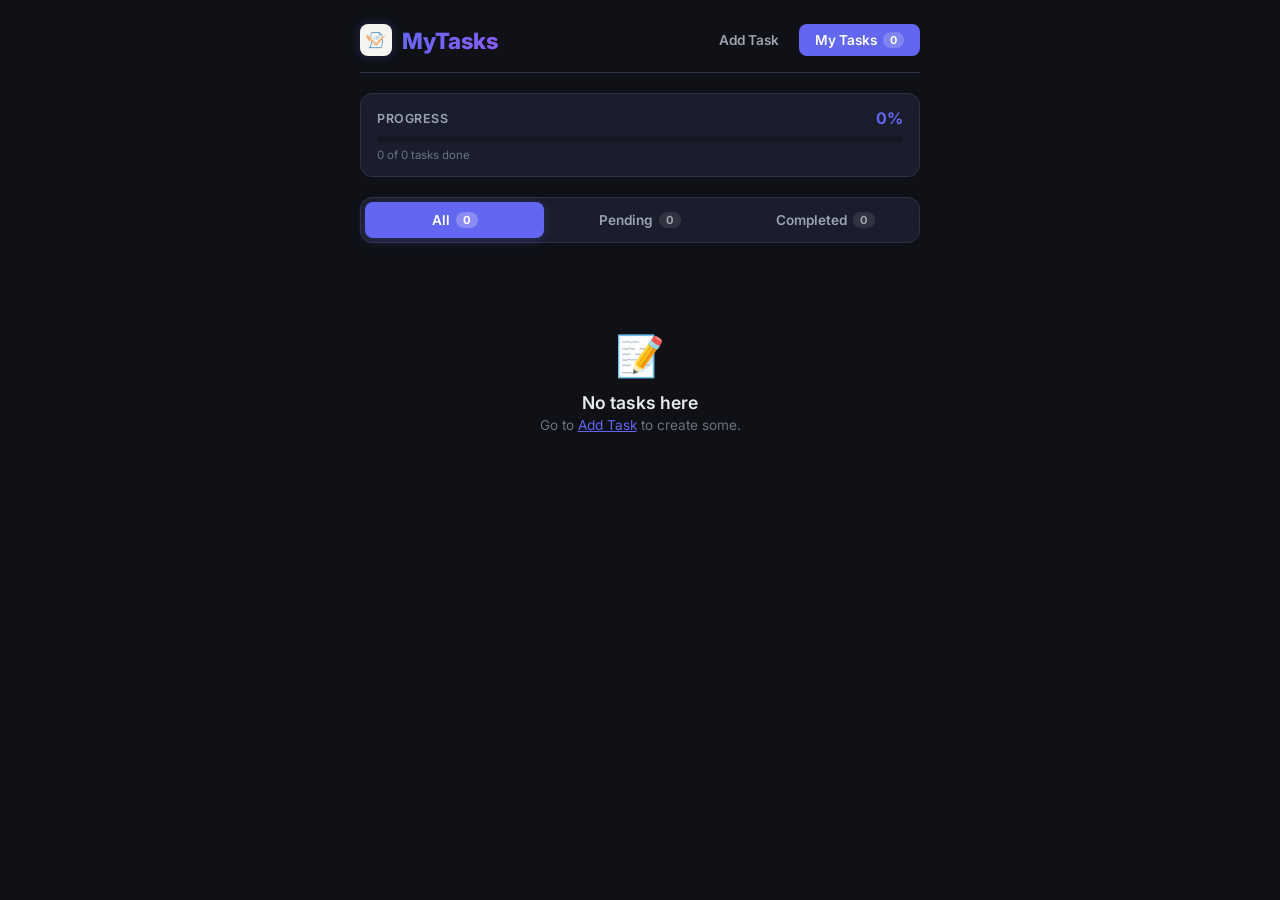
==== tasks.html @ fae74671 "Initial commit: MyTasks responsive app" ====
<!DOCTYPE html>
<html lang="en">
<head>
  <meta charset="UTF-8" />
  <meta name="viewport" content="width=device-width, initial-scale=1.0" />
  <title>MyTasks — My Tasks</title>
  <link rel="icon" type="image/jpeg" href="logo.jpg" />
  <link rel="stylesheet" href="css/style.css" />
  <link rel="preconnect" href="https://fonts.googleapis.com" />
  <link rel="preconnect" href="https://fonts.gstatic.com" crossorigin />
  <link href="https://fonts.googleapis.com/css2?family=Inter:wght@400;500;600;700;800&display=swap" rel="stylesheet" />
</head>
<body>
  <div class="app">
    <!-- Nav -->
    <nav class="nav">
      <div class="logo">
        <img src="logo.jpg" alt="Logo" class="logo-img" />
        <h1>MyTasks</h1>
      </div>
      <div class="nav-links">
        <a href="index.html" class="nav-link">Add Task</a>
        <a href="tasks.html" class="nav-link active">My Tasks <span class="nav-badge" id="navBadge">0</span></a>
      </div>
    </nav>

    <!-- Progress -->
    <div class="progress-card">
      <div class="progress-info">
        <span class="progress-label">Progress</span>
        <span class="progress-value" id="progressPercent">0%</span>
      </div>
      <div class="progress-bar">
        <div class="progress-fill" id="progressFill" style="width: 0%"></div>
      </div>
      <p class="progress-detail" id="progressDetail">0 of 0 tasks done</p>
    </div>

    <!-- Filters -->
    <div class="filters">
      <button class="filter-btn active" data-filter="all">
        All <span class="badge" id="badgeAll">0</span>
      </button>
      <button class="filter-btn" data-filter="pending">
        Pending <span class="badge" id="badgePending">0</span>
      </button>
      <button class="filter-btn" data-filter="completed">
        Completed <span class="badge" id="badgeCompleted">0</span>
      </button>
    </div>

    <!-- Task List -->
    <div class="task-list" id="taskList"></div>

    <!-- Empty State -->
    <div class="empty-state" id="emptyState" style="display: none">
      <div class="empty-icon">📝</div>
      <h3>No tasks here</h3>
      <p>Go to <a href="index.html" style="color: var(--accent)">Add Task</a> to create some.</p>
    </div>

    <!-- Footer -->
    <div class="footer" id="footer" style="display: none">
      <button class="btn-clear" id="clearCompleted">Clear completed</button>
    </div>
  </div>

  <!-- Toast -->
  <div class="toast-container" id="toastContainer"></div>

  <script src="js/storage.js"></script>
  <script src="js/app.js"></script>
</body>
</html>
---- css/style.css ----
/* ========================================
   Variables & Reset
   ======================================== */
:root {
  --bg: #0f1117;
  --bg-card: #1a1d2b;
  --bg-card-hover: #222640;
  --bg-input: #161922;
  --text: #e8eaed;
  --text-dim: #9ca3af;
  --text-muted: #6b7280;
  --accent: #6366f1;
  --accent-hover: #818cf8;
  --accent-glow: rgba(99, 102, 241, 0.25);
  --green: #10b981;
  --green-glow: rgba(16, 185, 129, 0.2);
  --red: #ef4444;
  --border: #2d3148;
  --radius: 12px;
  --radius-sm: 8px;
  --transition: 0.2s cubic-bezier(0.4, 0, 0.2, 1);
  --font: 'Inter', -apple-system, BlinkMacSystemFont, 'Segoe UI', sans-serif;
}

*, *::before, *::after { margin: 0; padding: 0; box-sizing: border-box; }

body {
  font-family: var(--font);
  background: var(--bg);
  color: var(--text);
  min-height: 100vh;
  display: flex;
  justify-content: center;
  padding: 24px 16px;
}

::-webkit-scrollbar { width: 6px; }
::-webkit-scrollbar-track { background: transparent; }
::-webkit-scrollbar-thumb { background: var(--border); border-radius: 3px; }

/* ========================================
   App Container
   ======================================== */
.app {
  width: 100%;
  max-width: 560px;
  display: flex;
  flex-direction: column;
  gap: 20px;
}

/* ========================================
   Nav
   ======================================== */
.nav {
  display: flex;
  align-items: center;
  justify-content: space-between;
  padding-bottom: 16px;
  border-bottom: 1px solid var(--border);
}

.logo {
  display: flex;
  align-items: center;
  gap: 10px;
}

.logo-img {
  width: 32px;
  height: 32px;
  border-radius: 8px;
  object-fit: cover;
  box-shadow: 0 0 10px var(--accent-glow);
}

.logo-icon {
  font-size: 1.4rem;
  color: var(--accent);
  filter: drop-shadow(0 0 8px var(--accent-glow));
}

.logo h1 {
  font-size: 1.4rem;
  font-weight: 800;
  background: linear-gradient(135deg, var(--accent), #8b5cf6);
  -webkit-background-clip: text;
  -webkit-text-fill-color: transparent;
  background-clip: text;
}

.nav-links {
  display: flex;
  gap: 4px;
}

.nav-link {
  display: flex;
  align-items: center;
  gap: 6px;
  padding: 8px 16px;
  border-radius: var(--radius-sm);
  text-decoration: none;
  color: var(--text-dim);
  font-size: 0.85rem;
  font-weight: 600;
  transition: all var(--transition);
}

.nav-link:hover {
  color: var(--text);
  background: var(--bg-card);
}

.nav-link.active {
  background: var(--accent);
  color: #fff;
}

.nav-badge {
  font-size: 0.68rem;
  font-weight: 700;
  background: rgba(255, 255, 255, 0.2);
  padding: 1px 7px;
  border-radius: 8px;
  min-width: 18px;
  text-align: center;
}

/* ========================================
   Add Page
   ======================================== */
.add-section {
  display: flex;
  flex-direction: column;
  align-items: center;
  padding: 40px 0 20px;
  gap: 12px;
}

.page-title {
  font-size: 1.6rem;
  font-weight: 800;
}

.page-subtitle {
  color: var(--text-muted);
  font-size: 0.9rem;
  margin-bottom: 12px;
}

.add-form {
  width: 100%;
  display: flex;
  flex-direction: column;
  gap: 12px;
}

.input-main {
  width: 100%;
  padding: 16px 18px;
  background: var(--bg-card);
  border: 2px solid var(--border);
  border-radius: var(--radius);
  color: var(--text);
  font-size: 16px; /* Prevents auto-zoom on iOS */
  font-family: var(--font);
  outline: none;
  transition: border-color var(--transition), box-shadow var(--transition);
}

.input-main:focus {
  border-color: var(--accent);
  box-shadow: 0 0 0 4px var(--accent-glow);
}

.input-main::placeholder {
  color: var(--text-muted);
}

.btn-add {
  display: flex;
  align-items: center;
  justify-content: center;
  gap: 8px;
  padding: 14px;
  background: var(--accent);
  border: none;
  border-radius: var(--radius);
  color: #fff;
  font-size: 0.95rem;
  font-weight: 700;
  font-family: var(--font);
  cursor: pointer;
  transition: background var(--transition), transform var(--transition), box-shadow var(--transition);
}

.btn-add:hover {
  background: var(--accent-hover);
  transform: translateY(-1px);
  box-shadow: 0 4px 16px var(--accent-glow);
}

.btn-add:active { transform: translateY(0); }

.btn-icon {
  font-size: 1.3rem;
  line-height: 1;
}

/* Recently added */
.recent-section {
  width: 100%;
  margin-top: 20px;
}

.recent-title {
  font-size: 0.75rem;
  font-weight: 700;
  color: var(--text-muted);
  text-transform: uppercase;
  letter-spacing: 1px;
  margin-bottom: 8px;
}

.recent-list {
  display: flex;
  flex-direction: column;
  gap: 4px;
}

.recent-item {
  padding: 10px 14px;
  background: var(--bg-card);
  border: 1px solid var(--border);
  border-radius: var(--radius-sm);
  font-size: 0.88rem;
  color: var(--text-dim);
  animation: slideIn 0.25s ease;
}

/* Go to tasks link */
.btn-go {
  display: flex;
  align-items: center;
  justify-content: center;
  padding: 14px;
  background: transparent;
  border: 2px solid var(--border);
  border-radius: var(--radius);
  color: var(--accent-hover);
  font-size: 0.92rem;
  font-weight: 600;
  text-decoration: none;
  font-family: var(--font);
  transition: all var(--transition);
}

.btn-go:hover {
  border-color: var(--accent);
  background: var(--accent-glow);
}

/* ========================================
   Progress
   ======================================== */
.progress-card {
  background: var(--bg-card);
  border-radius: var(--radius);
  padding: 14px 16px;
  border: 1px solid var(--border);
}

.progress-info {
  display: flex;
  justify-content: space-between;
  align-items: center;
  margin-bottom: 8px;
}

.progress-label {
  font-size: 0.78rem;
  font-weight: 600;
  color: var(--text-dim);
  text-transform: uppercase;
  letter-spacing: 0.5px;
}

.progress-value {
  font-size: 1rem;
  font-weight: 700;
  color: var(--accent);
}

.progress-bar {
  width: 100%;
  height: 6px;
  background: var(--bg-input);
  border-radius: 3px;
  overflow: hidden;
}

.progress-fill {
  height: 100%;
  background: linear-gradient(90deg, var(--accent), #8b5cf6);
  border-radius: 3px;
  transition: width 0.5s cubic-bezier(0.4, 0, 0.2, 1);
}

.progress-detail {
  font-size: 0.72rem;
  color: var(--text-muted);
  margin-top: 6px;
}

/* ========================================
   Filters
   ======================================== */
.filters {
  display: flex;
  gap: 6px;
  background: var(--bg-card);
  padding: 4px;
  border-radius: var(--radius);
  border: 1px solid var(--border);
}

.filter-btn {
  flex: 1;
  display: flex;
  align-items: center;
  justify-content: center;
  gap: 6px;
  padding: 10px;
  border: none;
  background: transparent;
  color: var(--text-dim);
  font-size: 0.85rem;
  font-weight: 600;
  border-radius: var(--radius-sm);
  cursor: pointer;
  transition: all var(--transition);
  font-family: var(--font);
}

.filter-btn:hover { color: var(--text); }

.filter-btn.active {
  background: var(--accent);
  color: #fff;
  box-shadow: 0 2px 12px var(--accent-glow);
}

.badge {
  font-size: 0.7rem;
  font-weight: 700;
  background: rgba(255, 255, 255, 0.1);
  padding: 1px 7px;
  border-radius: 8px;
  min-width: 20px;
  text-align: center;
}

.filter-btn.active .badge {
  background: rgba(255, 255, 255, 0.25);
}

/* ========================================
   Task List
   ======================================== */
.task-list {
  display: flex;
  flex-direction: column;
  gap: 6px;
}

.task-item {
  display: flex;
  align-items: center;
  gap: 12px;
  padding: 14px 16px;
  background: var(--bg-card);
  border: 1px solid var(--border);
  border-radius: var(--radius);
  transition: all var(--transition);
  animation: slideIn 0.25s ease;
}

@keyframes slideIn {
  from { opacity: 0; transform: translateY(-6px); }
  to   { opacity: 1; transform: translateY(0); }
}

.task-item:hover { background: var(--bg-card-hover); }

.task-item.completed { opacity: 0.5; }
.task-item.completed .task-text {
  text-decoration: line-through;
  color: var(--text-muted);
}

.task-item.removing {
  animation: slideOut 0.25s ease forwards;
}

@keyframes slideOut {
  to { opacity: 0; transform: translateX(24px); height: 0; padding: 0; margin: 0; border: 0; overflow: hidden; }
}

/* Checkbox */
.task-checkbox {
  position: relative;
  width: 24px;
  height: 24px;
  flex-shrink: 0;
  cursor: pointer;
}

.task-checkbox input {
  position: absolute;
  opacity: 0;
  width: 100%;
  height: 100%;
  cursor: pointer;
  z-index: 2;
}

.task-checkbox .checkmark {
  position: absolute;
  inset: 0;
  border: 2px solid var(--border);
  border-radius: 6px;
  transition: all var(--transition);
  display: flex;
  align-items: center;
  justify-content: center;
}

.task-checkbox input:checked + .checkmark {
  background: var(--green);
  border-color: var(--green);
  box-shadow: 0 0 8px var(--green-glow);
}

.task-checkbox .checkmark::after {
  content: '✓';
  font-size: 0.75rem;
  color: #fff;
  opacity: 0;
  transition: opacity var(--transition);
  font-weight: 700;
}

.task-checkbox input:checked + .checkmark::after { opacity: 1; }
.task-checkbox:hover .checkmark { border-color: var(--accent); }

/* Task content */
.task-content {
  flex: 1;
  min-width: 0;
}

.task-text {
  font-size: 0.95rem;
  font-weight: 500;
  word-break: break-word;
  overflow-wrap: anywhere;
  line-height: 1.45;
  transition: all var(--transition);
}

.task-date {
  font-size: 0.72rem;
  color: var(--text-muted);
  margin-top: 3px;
  display: block;
}

/* Delete */
.btn-delete {
  background: none;
  border: none;
  color: var(--text-muted);
  font-size: 1.15rem;
  cursor: pointer;
  padding: 8px;
  min-width: 36px;
  min-height: 36px;
  display: inline-flex;
  align-items: center;
  justify-content: center;
  border-radius: 6px;
  transition: all var(--transition);
  opacity: 0.8;
  flex-shrink: 0;
  -webkit-tap-highlight-color: transparent;
}

.task-item:hover .btn-delete { opacity: 1; }
.btn-delete:hover { color: var(--red); background: rgba(239, 68, 68, 0.1); }

/* ========================================
   Empty State
   ======================================== */
.empty-state {
  text-align: center;
  padding: 48px 16px;
}

.empty-icon { font-size: 2.5rem; margin-bottom: 12px; }
.empty-state h3 { font-size: 1.1rem; font-weight: 600; margin-bottom: 4px; }
.empty-state p { color: var(--text-muted); font-size: 0.85rem; }

/* ========================================
   Footer
   ======================================== */
.footer {
  display: flex;
  justify-content: center;
}

.btn-clear {
  padding: 8px 20px;
  border: 1px solid var(--border);
  background: transparent;
  color: var(--text-muted);
  font-size: 0.82rem;
  font-weight: 500;
  border-radius: var(--radius-sm);
  cursor: pointer;
  transition: all var(--transition);
  font-family: var(--font);
}

.btn-clear:hover {
  border-color: var(--red);
  color: var(--red);
  background: rgba(239, 68, 68, 0.08);
}

/* ========================================
   Toast
   ======================================== */
.toast-container {
  position: fixed;
  bottom: 20px;
  right: 20px;
  display: flex;
  flex-direction: column;
  gap: 8px;
  z-index: 1000;
}

.toast {
  background: var(--bg-card);
  border: 1px solid var(--border);
  border-left: 4px solid var(--green);
  color: var(--text);
  padding: 10px 18px;
  border-radius: var(--radius-sm);
  font-size: 0.85rem;
  font-family: var(--font);
  box-shadow: 0 4px 20px rgba(0, 0, 0, 0.4);
  animation: toastIn 0.25s ease;
  max-width: 280px;
}

.toast.success { border-left-color: var(--green); }
.toast.error   { border-left-color: var(--red); }
.toast.info    { border-left-color: var(--accent); }
.toast.hiding  { animation: toastOut 0.25s ease forwards; }

@keyframes toastIn  { from { opacity: 0; transform: translateX(30px); } to { opacity: 1; transform: translateX(0); } }
@keyframes toastOut { to   { opacity: 0; transform: translateX(30px); } }

/* ========================================
   Mobile & Responsive Adjustments
   ======================================== */
@media (max-width: 600px) {
  body {
    padding: calc(16px + env(safe-area-inset-top, 0px)) 12px calc(24px + env(safe-area-inset-bottom, 0px)) 12px;
  }

  .nav {
    flex-direction: row;
    flex-wrap: wrap;
    gap: 12px;
  }

  .nav-links {
    width: 100%;
    display: flex;
  }

  .nav-link {
    flex: 1;
    justify-content: center;
    padding: 10px 12px;
    font-size: 0.9rem;
    min-height: 44px;
  }

  .add-section {
    padding: 24px 0 16px;
  }

  .page-title {
    font-size: 1.4rem;
  }

  .input-main {
    font-size: 16px; /* Prevents auto-zoom on iOS */
    padding: 14px 16px;
  }

  .btn-add,
  .btn-go {
    min-height: 48px;
    font-size: 1rem;
  }

  .filter-btn {
    padding: 11px 8px;
    font-size: 0.82rem;
    min-height: 44px;
  }

  .task-item {
    padding: 12px 14px;
    gap: 10px;
  }

  .btn-delete {
    opacity: 1;
    min-width: 40px;
    min-height: 40px;
  }

  .toast-container {
    left: 16px;
    right: 16px;
    bottom: calc(16px + env(safe-area-inset-bottom, 0px));
  }

  .toast {
    max-width: 100%;
    width: 100%;
  }
}
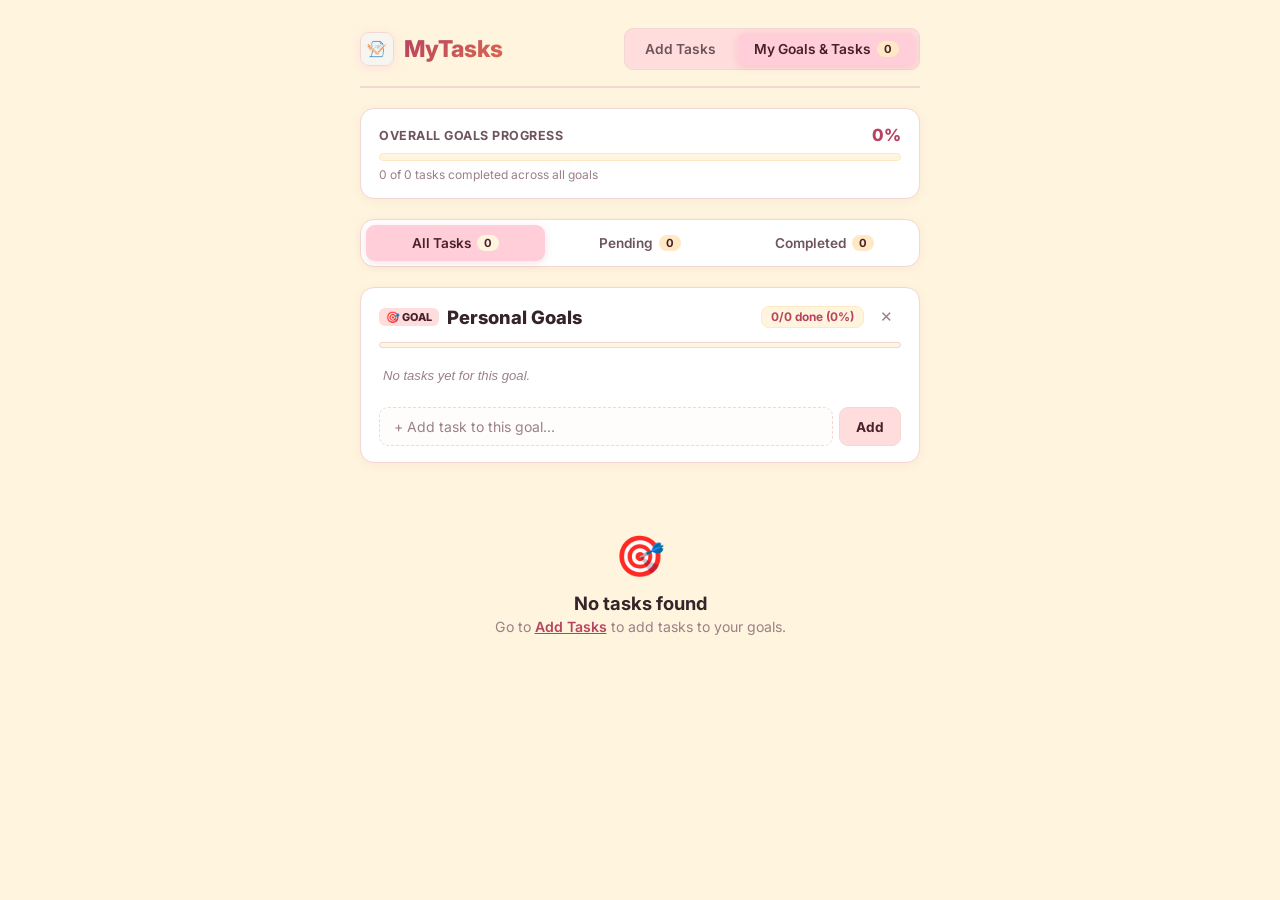
==== commit f2360fa9: "Support Goals grouping with progress tracking per goal and overall" ====
--- a/tasks.html
+++ b/tasks.html
@@ -3,7 +3,7 @@
 <head>
   <meta charset="UTF-8" />
   <meta name="viewport" content="width=device-width, initial-scale=1.0" />
-  <title>MyTasks — My Tasks</title>
+  <title>MyTasks — My Goals & Tasks</title>
   <link rel="icon" type="image/jpeg" href="logo.jpg" />
   <link rel="stylesheet" href="css/style.css" />
   <link rel="preconnect" href="https://fonts.googleapis.com" />
@@ -19,27 +19,27 @@
         <h1>MyTasks</h1>
       </div>
       <div class="nav-links">
-        <a href="index.html" class="nav-link">Add Task</a>
-        <a href="tasks.html" class="nav-link active">My Tasks <span class="nav-badge" id="navBadge">0</span></a>
+        <a href="index.html" class="nav-link">Add Tasks</a>
+        <a href="tasks.html" class="nav-link active">My Goals & Tasks <span class="nav-badge" id="navBadge">0</span></a>
       </div>
     </nav>
 
-    <!-- Progress -->
+    <!-- Overall Progress -->
     <div class="progress-card">
       <div class="progress-info">
-        <span class="progress-label">Progress</span>
+        <span class="progress-label">Overall Goals Progress</span>
         <span class="progress-value" id="progressPercent">0%</span>
       </div>
       <div class="progress-bar">
         <div class="progress-fill" id="progressFill" style="width: 0%"></div>
       </div>
-      <p class="progress-detail" id="progressDetail">0 of 0 tasks done</p>
+      <p class="progress-detail" id="progressDetail">0 of 0 tasks completed across all goals</p>
     </div>
 
     <!-- Filters -->
     <div class="filters">
       <button class="filter-btn active" data-filter="all">
-        All <span class="badge" id="badgeAll">0</span>
+        All Tasks <span class="badge" id="badgeAll">0</span>
       </button>
       <button class="filter-btn" data-filter="pending">
         Pending <span class="badge" id="badgePending">0</span>
@@ -49,19 +49,19 @@
       </button>
     </div>
 
-    <!-- Task List -->
-    <div class="task-list" id="taskList"></div>
+    <!-- Goals & Tasks Container -->
+    <div class="goals-container" id="goalsContainer"></div>
 
     <!-- Empty State -->
     <div class="empty-state" id="emptyState" style="display: none">
-      <div class="empty-icon">📝</div>
-      <h3>No tasks here</h3>
-      <p>Go to <a href="index.html" style="color: var(--accent)">Add Task</a> to create some.</p>
+      <div class="empty-icon">🎯</div>
+      <h3>No tasks found</h3>
+      <p>Go to <a href="index.html" style="color: var(--accent-dark); font-weight: 600;">Add Tasks</a> to add tasks to your goals.</p>
     </div>
 
     <!-- Footer -->
     <div class="footer" id="footer" style="display: none">
-      <button class="btn-clear" id="clearCompleted">Clear completed</button>
+      <button class="btn-clear" id="clearCompleted">Clear All Completed Tasks</button>
     </div>
   </div>
 
--- a/css/style.css
+++ b/css/style.css
@@ -1,25 +1,39 @@
 /* ========================================
-   Variables & Reset
+   Palette: Color Hunt (FFCED8, FFDDDD, FFF4DE, FFE8C4)
    ======================================== */
 :root {
-  --bg: #0f1117;
-  --bg-card: #1a1d2b;
-  --bg-card-hover: #222640;
-  --bg-input: #161922;
-  --text: #e8eaed;
-  --text-dim: #9ca3af;
-  --text-muted: #6b7280;
-  --accent: #6366f1;
-  --accent-hover: #818cf8;
-  --accent-glow: rgba(99, 102, 241, 0.25);
-  --green: #10b981;
-  --green-glow: rgba(16, 185, 129, 0.2);
-  --red: #ef4444;
-  --border: #2d3148;
-  --radius: 12px;
-  --radius-sm: 8px;
+  --palette-rose: #ffced8;
+  --palette-blush: #ffdddd;
+  --palette-cream: #fff4de;
+  --palette-peach: #ffe8c4;
+
+  --bg: #fff4de;
+  --bg-card: #ffffff;
+  --bg-card-hover: #fff9f6;
+  --bg-input: #ffffff;
+
+  --text: #352429;
+  --text-dim: #6e555c;
+  --text-muted: #9b8087;
+
+  --accent: #ffced8;
+  --accent-dark: #b84360;
+  --accent-text: #4a202a;
+  --accent-hover: #f7bac7;
+  --accent-glow: rgba(255, 206, 216, 0.6);
+
+  --green: #48a979;
+  --green-glow: rgba(72, 169, 121, 0.25);
+  --red: #d32f2f;
+
+  --border: #f2d8d2;
+  --border-light: #fbeee9;
+  --radius: 14px;
+  --radius-sm: 9px;
   --transition: 0.2s cubic-bezier(0.4, 0, 0.2, 1);
   --font: 'Inter', -apple-system, BlinkMacSystemFont, 'Segoe UI', sans-serif;
+  --shadow-sm: 0 2px 10px rgba(180, 120, 130, 0.08);
+  --shadow-md: 0 6px 20px rgba(180, 120, 130, 0.12);
 }
 
 *, *::before, *::after { margin: 0; padding: 0; box-sizing: border-box; }
@@ -31,12 +45,13 @@
   min-height: 100vh;
   display: flex;
   justify-content: center;
-  padding: 24px 16px;
+  padding: 28px 16px;
+  -webkit-font-smoothing: antialiased;
 }
 
 ::-webkit-scrollbar { width: 6px; }
 ::-webkit-scrollbar-track { background: transparent; }
-::-webkit-scrollbar-thumb { background: var(--border); border-radius: 3px; }
+::-webkit-scrollbar-thumb { background: var(--palette-peach); border-radius: 3px; }
 
 /* ========================================
    App Container
@@ -57,7 +72,7 @@
   align-items: center;
   justify-content: space-between;
   padding-bottom: 16px;
-  border-bottom: 1px solid var(--border);
+  border-bottom: 2px solid var(--border);
 }
 
 .logo {
@@ -67,23 +82,18 @@
 }
 
 .logo-img {
-  width: 32px;
-  height: 32px;
-  border-radius: 8px;
+  width: 34px;
+  height: 34px;
+  border-radius: 9px;
   object-fit: cover;
-  box-shadow: 0 0 10px var(--accent-glow);
-}
-
-.logo-icon {
-  font-size: 1.4rem;
-  color: var(--accent);
-  filter: drop-shadow(0 0 8px var(--accent-glow));
+  box-shadow: 0 2px 8px var(--accent-glow);
+  border: 1px solid var(--border);
 }
 
 .logo h1 {
-  font-size: 1.4rem;
+  font-size: 1.45rem;
   font-weight: 800;
-  background: linear-gradient(135deg, var(--accent), #8b5cf6);
+  background: linear-gradient(135deg, #b84360, #d96850);
   -webkit-background-clip: text;
   -webkit-text-fill-color: transparent;
   background-clip: text;
@@ -91,7 +101,11 @@
 
 .nav-links {
   display: flex;
-  gap: 4px;
+  gap: 6px;
+  background: var(--palette-blush);
+  padding: 4px;
+  border-radius: var(--radius-sm);
+  border: 1px solid var(--border);
 }
 
 .nav-link {
@@ -99,28 +113,30 @@
   align-items: center;
   gap: 6px;
   padding: 8px 16px;
-  border-radius: var(--radius-sm);
+  border-radius: 7px;
   text-decoration: none;
   color: var(--text-dim);
-  font-size: 0.85rem;
+  font-size: 0.86rem;
   font-weight: 600;
   transition: all var(--transition);
 }
 
 .nav-link:hover {
   color: var(--text);
-  background: var(--bg-card);
+  background: rgba(255, 255, 255, 0.5);
 }
 
 .nav-link.active {
-  background: var(--accent);
-  color: #fff;
+  background: var(--palette-rose);
+  color: var(--accent-text);
+  box-shadow: 0 2px 8px rgba(184, 67, 96, 0.15);
 }
 
 .nav-badge {
-  font-size: 0.68rem;
-  font-weight: 700;
-  background: rgba(255, 255, 255, 0.2);
+  font-size: 0.7rem;
+  font-weight: 700;
+  background: var(--palette-peach);
+  color: var(--accent-text);
   padding: 1px 7px;
   border-radius: 8px;
   min-width: 18px;
@@ -134,26 +150,132 @@
   display: flex;
   flex-direction: column;
   align-items: center;
-  padding: 40px 0 20px;
+  padding: 36px 0 16px;
   gap: 12px;
 }
 
 .page-title {
   font-size: 1.6rem;
   font-weight: 800;
+  color: var(--text);
 }
 
 .page-subtitle {
   color: var(--text-muted);
-  font-size: 0.9rem;
-  margin-bottom: 12px;
+  font-size: 0.92rem;
+  margin-bottom: 8px;
 }
 
 .add-form {
   width: 100%;
   display: flex;
   flex-direction: column;
-  gap: 12px;
+  gap: 14px;
+}
+
+.form-group {
+  display: flex;
+  flex-direction: column;
+  gap: 6px;
+  width: 100%;
+}
+
+.field-label {
+  font-size: 0.78rem;
+  font-weight: 700;
+  text-transform: uppercase;
+  letter-spacing: 0.6px;
+  color: var(--text-dim);
+}
+
+.goal-select-row {
+  display: flex;
+  gap: 8px;
+}
+
+.goal-select {
+  flex: 1;
+  padding: 14px 16px;
+  background: var(--bg-card);
+  border: 2px solid var(--border);
+  border-radius: var(--radius);
+  color: var(--text);
+  font-size: 15px;
+  font-family: var(--font);
+  font-weight: 600;
+  cursor: pointer;
+  outline: none;
+  box-shadow: var(--shadow-sm);
+  transition: border-color var(--transition);
+  appearance: none;
+  -webkit-appearance: none;
+  background-image: url("data:image/svg+xml;charset=UTF-8,%3csvg xmlns='http://www.w3.org/2000/svg' viewBox='0 0 24 24' fill='none' stroke='%236e555c' stroke-width='2.5' stroke-linecap='round' stroke-linejoin='round'%3e%3cpolyline points='6 9 12 15 18 9'%3e%3c/polyline%3e%3c/svg%3e");
+  background-repeat: no-repeat;
+  background-position: right 14px center;
+  background-size: 16px;
+  padding-right: 38px;
+}
+
+.goal-select:focus {
+  border-color: #e29aa9;
+}
+
+.btn-toggle-new-goal {
+  padding: 0 16px;
+  background: var(--palette-blush);
+  border: 1px solid var(--border);
+  border-radius: var(--radius);
+  color: var(--accent-text);
+  font-size: 0.86rem;
+  font-weight: 700;
+  cursor: pointer;
+  white-space: nowrap;
+  transition: all var(--transition);
+  font-family: var(--font);
+}
+
+.btn-toggle-new-goal:hover {
+  background: var(--palette-rose);
+}
+
+/* New Goal Inline Box */
+.new-goal-box {
+  background: #ffffff;
+  border: 2px dashed #e8aeb9;
+  border-radius: var(--radius);
+  padding: 14px;
+  display: flex;
+  flex-direction: column;
+  gap: 6px;
+  animation: slideIn 0.2s ease;
+}
+
+.new-goal-row {
+  display: flex;
+  gap: 8px;
+}
+
+.input-main.small {
+  padding: 11px 14px;
+  font-size: 14px;
+}
+
+.btn-save-goal {
+  padding: 0 18px;
+  background: var(--palette-rose);
+  border: 1px solid #e8aeb9;
+  border-radius: var(--radius-sm);
+  color: var(--accent-text);
+  font-weight: 700;
+  font-size: 0.85rem;
+  cursor: pointer;
+  white-space: nowrap;
+  font-family: var(--font);
+  transition: all var(--transition);
+}
+
+.btn-save-goal:hover {
+  background: var(--accent-hover);
 }
 
 .input-main {
@@ -166,11 +288,12 @@
   font-size: 16px; /* Prevents auto-zoom on iOS */
   font-family: var(--font);
   outline: none;
+  box-shadow: var(--shadow-sm);
   transition: border-color var(--transition), box-shadow var(--transition);
 }
 
 .input-main:focus {
-  border-color: var(--accent);
+  border-color: #e29aa9;
   box-shadow: 0 0 0 4px var(--accent-glow);
 }
 
@@ -184,21 +307,22 @@
   justify-content: center;
   gap: 8px;
   padding: 14px;
-  background: var(--accent);
-  border: none;
+  background: var(--palette-rose);
+  border: 1px solid #e8aeb9;
   border-radius: var(--radius);
-  color: #fff;
-  font-size: 0.95rem;
-  font-weight: 700;
-  font-family: var(--font);
-  cursor: pointer;
+  color: var(--accent-text);
+  font-size: 0.96rem;
+  font-weight: 700;
+  font-family: var(--font);
+  cursor: pointer;
+  box-shadow: var(--shadow-sm);
   transition: background var(--transition), transform var(--transition), box-shadow var(--transition);
 }
 
 .btn-add:hover {
   background: var(--accent-hover);
   transform: translateY(-1px);
-  box-shadow: 0 4px 16px var(--accent-glow);
+  box-shadow: var(--shadow-md);
 }
 
 .btn-add:active { transform: translateY(0); }
@@ -226,17 +350,33 @@
 .recent-list {
   display: flex;
   flex-direction: column;
-  gap: 4px;
+  gap: 6px;
 }
 
 .recent-item {
-  padding: 10px 14px;
+  padding: 11px 15px;
   background: var(--bg-card);
   border: 1px solid var(--border);
+  border-left: 4px solid var(--palette-rose);
   border-radius: var(--radius-sm);
   font-size: 0.88rem;
-  color: var(--text-dim);
+  color: var(--text);
+  box-shadow: var(--shadow-sm);
+  display: flex;
+  justify-content: space-between;
+  align-items: center;
+  gap: 10px;
   animation: slideIn 0.25s ease;
+}
+
+.recent-goal-tag {
+  font-size: 0.72rem;
+  font-weight: 700;
+  background: var(--palette-peach);
+  color: var(--accent-text);
+  padding: 2px 8px;
+  border-radius: 6px;
+  white-space: nowrap;
 }
 
 /* Go to tasks link */
@@ -245,20 +385,23 @@
   align-items: center;
   justify-content: center;
   padding: 14px;
-  background: transparent;
-  border: 2px solid var(--border);
+  background: var(--bg-card);
+  border: 2px solid var(--palette-rose);
   border-radius: var(--radius);
-  color: var(--accent-hover);
-  font-size: 0.92rem;
-  font-weight: 600;
+  color: var(--accent-dark);
+  font-size: 0.94rem;
+  font-weight: 700;
   text-decoration: none;
   font-family: var(--font);
+  box-shadow: var(--shadow-sm);
   transition: all var(--transition);
 }
 
 .btn-go:hover {
-  border-color: var(--accent);
-  background: var(--accent-glow);
+  background: var(--palette-blush);
+  border-color: #e8aeb9;
+  transform: translateY(-1px);
+  box-shadow: var(--shadow-md);
 }
 
 /* ========================================
@@ -267,8 +410,9 @@
 .progress-card {
   background: var(--bg-card);
   border-radius: var(--radius);
-  padding: 14px 16px;
-  border: 1px solid var(--border);
+  padding: 16px 18px;
+  border: 1px solid var(--border);
+  box-shadow: var(--shadow-sm);
 }
 
 .progress-info {
@@ -280,35 +424,36 @@
 
 .progress-label {
   font-size: 0.78rem;
-  font-weight: 600;
+  font-weight: 700;
   color: var(--text-dim);
   text-transform: uppercase;
   letter-spacing: 0.5px;
 }
 
 .progress-value {
-  font-size: 1rem;
-  font-weight: 700;
-  color: var(--accent);
+  font-size: 1.05rem;
+  font-weight: 800;
+  color: var(--accent-dark);
 }
 
 .progress-bar {
   width: 100%;
-  height: 6px;
-  background: var(--bg-input);
-  border-radius: 3px;
+  height: 8px;
+  background: var(--palette-cream);
+  border: 1px solid var(--palette-peach);
+  border-radius: 4px;
   overflow: hidden;
 }
 
 .progress-fill {
   height: 100%;
-  background: linear-gradient(90deg, var(--accent), #8b5cf6);
-  border-radius: 3px;
+  background: linear-gradient(90deg, var(--palette-peach), var(--palette-rose));
+  border-radius: 4px;
   transition: width 0.5s cubic-bezier(0.4, 0, 0.2, 1);
 }
 
 .progress-detail {
-  font-size: 0.72rem;
+  font-size: 0.75rem;
   color: var(--text-muted);
   margin-top: 6px;
 }
@@ -320,9 +465,10 @@
   display: flex;
   gap: 6px;
   background: var(--bg-card);
-  padding: 4px;
+  padding: 5px;
   border-radius: var(--radius);
   border: 1px solid var(--border);
+  box-shadow: var(--shadow-sm);
 }
 
 .filter-btn {
@@ -343,18 +489,22 @@
   font-family: var(--font);
 }
 
-.filter-btn:hover { color: var(--text); }
+.filter-btn:hover {
+  color: var(--text);
+  background: var(--palette-cream);
+}
 
 .filter-btn.active {
-  background: var(--accent);
-  color: #fff;
-  box-shadow: 0 2px 12px var(--accent-glow);
+  background: var(--palette-rose);
+  color: var(--accent-text);
+  box-shadow: 0 2px 10px rgba(184, 67, 96, 0.15);
 }
 
 .badge {
   font-size: 0.7rem;
   font-weight: 700;
-  background: rgba(255, 255, 255, 0.1);
+  background: var(--palette-peach);
+  color: var(--accent-text);
   padding: 1px 7px;
   border-radius: 8px;
   min-width: 20px;
@@ -362,7 +512,171 @@
 }
 
 .filter-btn.active .badge {
-  background: rgba(255, 255, 255, 0.25);
+  background: var(--palette-cream);
+}
+
+/* ========================================
+   Goals & Goal Cards
+   ======================================== */
+.goals-container {
+  display: flex;
+  flex-direction: column;
+  gap: 16px;
+}
+
+.goal-card {
+  background: var(--bg-card);
+  border: 1px solid var(--border);
+  border-radius: var(--radius);
+  padding: 16px 18px;
+  box-shadow: var(--shadow-sm);
+  display: flex;
+  flex-direction: column;
+  gap: 12px;
+  transition: all var(--transition);
+}
+
+.goal-card:hover {
+  border-color: #e29aa9;
+  box-shadow: var(--shadow-md);
+}
+
+.goal-header {
+  display: flex;
+  justify-content: space-between;
+  align-items: center;
+  flex-wrap: wrap;
+  gap: 8px;
+}
+
+.goal-title-wrap {
+  display: flex;
+  align-items: center;
+  gap: 8px;
+}
+
+.goal-badge {
+  font-size: 0.68rem;
+  font-weight: 800;
+  background: var(--palette-blush);
+  color: var(--accent-text);
+  padding: 2px 7px;
+  border-radius: 6px;
+  text-transform: uppercase;
+}
+
+.goal-title {
+  font-size: 1.15rem;
+  font-weight: 800;
+  color: var(--text);
+}
+
+.goal-header-right {
+  display: flex;
+  align-items: center;
+  gap: 8px;
+}
+
+.goal-progress-pill {
+  font-size: 0.74rem;
+  font-weight: 700;
+  background: var(--palette-cream);
+  color: var(--accent-dark);
+  border: 1px solid var(--palette-peach);
+  padding: 3px 9px;
+  border-radius: 8px;
+  white-space: nowrap;
+}
+
+.btn-delete-goal {
+  background: transparent;
+  border: none;
+  color: var(--text-muted);
+  cursor: pointer;
+  padding: 4px 8px;
+  font-size: 0.95rem;
+  border-radius: 6px;
+  transition: all var(--transition);
+}
+
+.btn-delete-goal:hover {
+  color: var(--red);
+  background: var(--palette-blush);
+}
+
+.goal-progress-bar {
+  width: 100%;
+  height: 6px;
+  background: var(--palette-cream);
+  border-radius: 3px;
+  overflow: hidden;
+  border: 1px solid var(--border);
+}
+
+.goal-progress-fill {
+  height: 100%;
+  background: linear-gradient(90deg, var(--palette-peach), var(--palette-rose));
+  border-radius: 3px;
+  transition: width 0.4s ease;
+}
+
+.goal-task-list {
+  display: flex;
+  flex-direction: column;
+  gap: 6px;
+}
+
+.goal-no-tasks {
+  font-size: 0.82rem;
+  color: var(--text-muted);
+  padding: 8px 4px;
+  font-style: italic;
+}
+
+.quick-add-task-form {
+  display: flex;
+  gap: 6px;
+  margin-top: 4px;
+}
+
+.input-quick-add {
+  flex: 1;
+  padding: 10px 14px;
+  background: #fffdfb;
+  border: 1.5px dashed var(--border);
+  border-radius: var(--radius-sm);
+  font-size: 14px;
+  font-family: var(--font);
+  color: var(--text);
+  outline: none;
+  transition: all var(--transition);
+}
+
+.input-quick-add:focus {
+  border-color: #e29aa9;
+  background: #ffffff;
+}
+
+.input-quick-add::placeholder {
+  color: var(--text-muted);
+}
+
+.btn-quick-add {
+  padding: 0 16px;
+  background: var(--palette-blush);
+  border: 1px solid var(--border);
+  border-radius: var(--radius-sm);
+  color: var(--accent-text);
+  font-size: 0.85rem;
+  font-weight: 700;
+  cursor: pointer;
+  font-family: var(--font);
+  white-space: nowrap;
+  transition: all var(--transition);
+}
+
+.btn-quick-add:hover {
+  background: var(--palette-rose);
 }
 
 /* ========================================
@@ -371,7 +685,7 @@
 .task-list {
   display: flex;
   flex-direction: column;
-  gap: 6px;
+  gap: 8px;
 }
 
 .task-item {
@@ -382,6 +696,7 @@
   background: var(--bg-card);
   border: 1px solid var(--border);
   border-radius: var(--radius);
+  box-shadow: var(--shadow-sm);
   transition: all var(--transition);
   animation: slideIn 0.25s ease;
 }
@@ -391,9 +706,17 @@
   to   { opacity: 1; transform: translateY(0); }
 }
 
-.task-item:hover { background: var(--bg-card-hover); }
-
-.task-item.completed { opacity: 0.5; }
+.task-item:hover {
+  background: var(--bg-card-hover);
+  border-color: #e29aa9;
+  box-shadow: var(--shadow-md);
+}
+
+.task-item.completed {
+  opacity: 0.55;
+  background: #fbf5f2;
+}
+
 .task-item.completed .task-text {
   text-decoration: line-through;
   color: var(--text-muted);
@@ -429,7 +752,8 @@
   position: absolute;
   inset: 0;
   border: 2px solid var(--border);
-  border-radius: 6px;
+  background: #ffffff;
+  border-radius: 7px;
   transition: all var(--transition);
   display: flex;
   align-items: center;
@@ -437,22 +761,22 @@
 }
 
 .task-checkbox input:checked + .checkmark {
-  background: var(--green);
-  border-color: var(--green);
-  box-shadow: 0 0 8px var(--green-glow);
+  background: var(--palette-rose);
+  border-color: #d88094;
+  box-shadow: 0 0 8px var(--accent-glow);
 }
 
 .task-checkbox .checkmark::after {
   content: '✓';
-  font-size: 0.75rem;
-  color: #fff;
+  font-size: 0.8rem;
+  color: var(--accent-text);
   opacity: 0;
   transition: opacity var(--transition);
-  font-weight: 700;
+  font-weight: 800;
 }
 
 .task-checkbox input:checked + .checkmark::after { opacity: 1; }
-.task-checkbox:hover .checkmark { border-color: var(--accent); }
+.task-checkbox:hover .checkmark { border-color: #d88094; }
 
 /* Task content */
 .task-content {
@@ -466,6 +790,7 @@
   word-break: break-word;
   overflow-wrap: anywhere;
   line-height: 1.45;
+  color: var(--text);
   transition: all var(--transition);
 }
 
@@ -491,13 +816,16 @@
   justify-content: center;
   border-radius: 6px;
   transition: all var(--transition);
-  opacity: 0.8;
+  opacity: 0.85;
   flex-shrink: 0;
   -webkit-tap-highlight-color: transparent;
 }
 
 .task-item:hover .btn-delete { opacity: 1; }
-.btn-delete:hover { color: var(--red); background: rgba(239, 68, 68, 0.1); }
+.btn-delete:hover {
+  color: var(--red);
+  background: var(--palette-blush);
+}
 
 /* ========================================
    Empty State
@@ -508,8 +836,8 @@
 }
 
 .empty-icon { font-size: 2.5rem; margin-bottom: 12px; }
-.empty-state h3 { font-size: 1.1rem; font-weight: 600; margin-bottom: 4px; }
-.empty-state p { color: var(--text-muted); font-size: 0.85rem; }
+.empty-state h3 { font-size: 1.15rem; font-weight: 700; margin-bottom: 4px; color: var(--text); }
+.empty-state p { color: var(--text-muted); font-size: 0.88rem; }
 
 /* ========================================
    Footer
@@ -520,22 +848,23 @@
 }
 
 .btn-clear {
-  padding: 8px 20px;
-  border: 1px solid var(--border);
-  background: transparent;
-  color: var(--text-muted);
-  font-size: 0.82rem;
-  font-weight: 500;
+  padding: 9px 22px;
+  border: 1px solid var(--border);
+  background: var(--bg-card);
+  color: var(--text-dim);
+  font-size: 0.84rem;
+  font-weight: 600;
   border-radius: var(--radius-sm);
   cursor: pointer;
   transition: all var(--transition);
   font-family: var(--font);
+  box-shadow: var(--shadow-sm);
 }
 
 .btn-clear:hover {
-  border-color: var(--red);
+  border-color: #e28c8c;
   color: var(--red);
-  background: rgba(239, 68, 68, 0.08);
+  background: var(--palette-blush);
 }
 
 /* ========================================
@@ -543,8 +872,8 @@
    ======================================== */
 .toast-container {
   position: fixed;
-  bottom: 20px;
-  right: 20px;
+  bottom: 24px;
+  right: 24px;
   display: flex;
   flex-direction: column;
   gap: 8px;
@@ -554,20 +883,21 @@
 .toast {
   background: var(--bg-card);
   border: 1px solid var(--border);
-  border-left: 4px solid var(--green);
-  color: var(--text);
-  padding: 10px 18px;
+  border-left: 4px solid var(--palette-rose);
+  color: var(--text);
+  padding: 11px 18px;
   border-radius: var(--radius-sm);
-  font-size: 0.85rem;
-  font-family: var(--font);
-  box-shadow: 0 4px 20px rgba(0, 0, 0, 0.4);
+  font-size: 0.86rem;
+  font-weight: 500;
+  font-family: var(--font);
+  box-shadow: var(--shadow-md);
   animation: toastIn 0.25s ease;
-  max-width: 280px;
+  max-width: 290px;
 }
 
 .toast.success { border-left-color: var(--green); }
 .toast.error   { border-left-color: var(--red); }
-.toast.info    { border-left-color: var(--accent); }
+.toast.info    { border-left-color: var(--accent-dark); }
 .toast.hiding  { animation: toastOut 0.25s ease forwards; }
 
 @keyframes toastIn  { from { opacity: 0; transform: translateX(30px); } to { opacity: 1; transform: translateX(0); } }
